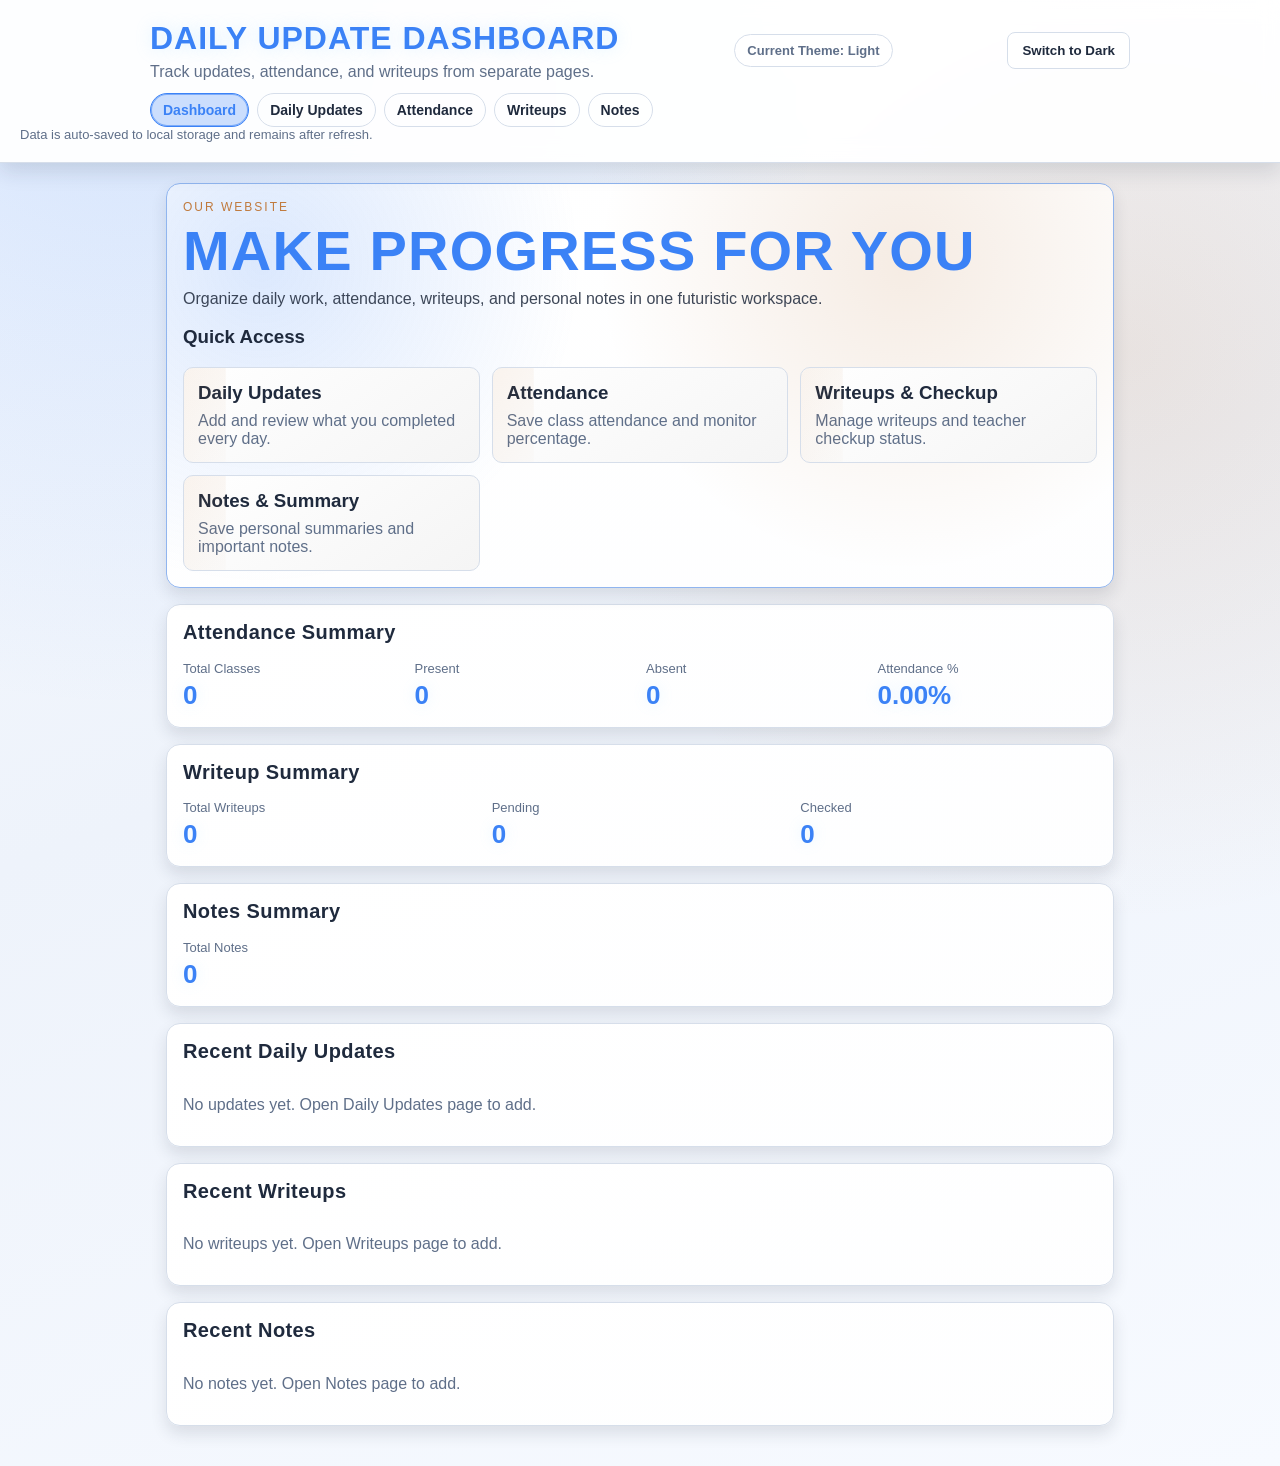
==== index.html @ a145c3b4 "Add ThridWebsite files" ====
<!doctype html>
<html lang="en">
  <head>
    <meta charset="UTF-8" />
    <meta name="viewport" content="width=device-width, initial-scale=1.0" />
    <title>Daily Update Dashboard</title>
    <link rel="stylesheet" href="styles.css" />
  </head>
  <body data-page="dashboard">
    <header class="topbar">
      <div class="topbar-row">
        <div>
          <h1>Daily Update Dashboard</h1>
          <p>Track updates, attendance, and writeups from separate pages.</p>
        </div>
        <button id="themeToggle" class="btn secondary" type="button">
          Dark Mode
        </button>
      </div>
      <nav class="topnav">
        <a class="nav-link active" href="index.html">Dashboard</a>
        <a class="nav-link" href="updates.html">Daily Updates</a>
        <a class="nav-link" href="attendance.html">Attendance</a>
        <a class="nav-link" href="writeups.html">Writeups</a>
        <a class="nav-link" href="notes.html">Notes</a>
      </nav>
      <p id="storageNotice" class="storage-notice" hidden></p>
    </header>

    <main class="container">
      <section class="card hero-card">
        <p class="hero-kicker">Our Website</p>
        <h2>MAKE PROGRESS FOR YOU</h2>
        <p class="hero-sub">
          Organize daily work, attendance, writeups, and personal notes in one
          futuristic workspace.
        </p>
        <h3>Quick Access</h3>
        <div class="quick-grid">
          <a class="quick-link" href="updates.html">
            <h3>Daily Updates</h3>
            <p>Add and review what you completed every day.</p>
          </a>
          <a class="quick-link" href="attendance.html">
            <h3>Attendance</h3>
            <p>Save class attendance and monitor percentage.</p>
          </a>
          <a class="quick-link" href="writeups.html">
            <h3>Writeups & Checkup</h3>
            <p>Manage writeups and teacher checkup status.</p>
          </a>
          <a class="quick-link" href="notes.html">
            <h3>Notes & Summary</h3>
            <p>Save personal summaries and important notes.</p>
          </a>
        </div>
      </section>

      <section class="card stats">
        <h2>Attendance Summary</h2>
        <div class="summary-grid">
          <div>
            <p class="label">Total Classes</p>
            <p id="totalClasses" class="value">0</p>
          </div>
          <div>
            <p class="label">Present</p>
            <p id="presentCount" class="value">0</p>
          </div>
          <div>
            <p class="label">Absent</p>
            <p id="absentCount" class="value">0</p>
          </div>
          <div>
            <p class="label">Attendance %</p>
            <p id="attendancePercent" class="value">0%</p>
          </div>
        </div>
      </section>

      <section class="card stats">
        <h2>Writeup Summary</h2>
        <div class="summary-grid">
          <div>
            <p class="label">Total Writeups</p>
            <p id="totalWriteups" class="value">0</p>
          </div>
          <div>
            <p class="label">Pending</p>
            <p id="pendingWriteups" class="value">0</p>
          </div>
          <div>
            <p class="label">Checked</p>
            <p id="checkedWriteups" class="value">0</p>
          </div>
        </div>
      </section>

      <section class="card stats">
        <h2>Notes Summary</h2>
        <div class="summary-grid">
          <div>
            <p class="label">Total Notes</p>
            <p id="totalNotes" class="value">0</p>
          </div>
        </div>
      </section>

      <section class="card">
        <h2>Recent Daily Updates</h2>
        <div id="dashboardUpdates" class="list"></div>
      </section>

      <section class="card">
        <h2>Recent Writeups</h2>
        <div id="dashboardWriteups" class="list"></div>
      </section>

      <section class="card">
        <h2>Recent Notes</h2>
        <div id="dashboardNotes" class="list"></div>
      </section>
    </main>

    <div id="toast" class="toast" aria-live="polite"></div>
    <script src="script.js"></script>
  </body>
</html>
---- styles.css ----
:root {
  --bg: #eef3fb;
  --card: #ffffff;
  --text: #1f2a3d;
  --muted: #5f6f89;
  --primary: #3b82f6;
  --primary-strong: #2563eb;
  --danger: #e11d48;
  --border: #d6deea;
  --ok: #0f9f6e;
  --shadow-neon: 0 0 16px rgba(59, 130, 246, 0.16);
  --accent-soft: #c07a3d;
  --bg-grad-1: rgba(59, 130, 246, 0.18);
  --bg-grad-2: rgba(192, 122, 61, 0.14);
  --bg-grad-main: linear-gradient(
    160deg,
    #f7faff 0%,
    #eef3fb 45%,
    #f7faff 100%
  );
  --shadow-soft: 0 8px 16px rgba(31, 42, 61, 0.12);
  --shadow-strong: 0 10px 22px rgba(31, 42, 61, 0.18);
  --topbar-shadow: 0 8px 20px rgba(31, 42, 61, 0.14);
  --toast-bg: color-mix(in srgb, var(--card) 90%, #dbe5f3 10%);
}

body.dark {
  --bg: #090d14;
  --card: #0f1622;
  --text: #f3f7ff;
  --muted: #b1c0da;
  --primary: #9fd7ff;
  --primary-strong: #7ec3f2;
  --danger: #ff7aa0;
  --border: #253144;
  --ok: #77e5ba;
  --shadow-neon: 0 0 24px rgba(159, 215, 255, 0.26);
  --accent-soft: #dfb995;
  --bg-grad-1: rgba(138, 208, 255, 0.2);
  --bg-grad-2: rgba(214, 176, 138, 0.16);
  --bg-grad-main: linear-gradient(
    160deg,
    #0a1019 0%,
    #111829 45%,
    #0a111d 100%
  );
  --shadow-soft: 0 8px 16px rgba(0, 0, 0, 0.25);
  --shadow-strong: 0 10px 22px rgba(0, 0, 0, 0.42);
  --topbar-shadow: 0 10px 26px rgba(0, 0, 0, 0.32);
  --toast-bg: color-mix(in srgb, var(--card) 75%, #000 25%);
}

* {
  box-sizing: border-box;
}

body {
  margin: 0;
  font-family: "Segoe UI", Arial, sans-serif;
  background:
    radial-gradient(circle at 10% 0%, var(--bg-grad-1), transparent 38%),
    radial-gradient(circle at 88% 24%, var(--bg-grad-2), transparent 36%),
    var(--bg-grad-main), var(--bg);
  color: var(--text);
  transition:
    background-color 0.3s ease,
    color 0.3s ease,
    filter 0.3s ease;
  min-height: 100vh;
}

.topbar {
  background: color-mix(in srgb, var(--card) 94%, transparent);
  border-bottom: 1px solid var(--border);
  padding: 20px;
  position: sticky;
  top: 0;
  z-index: 20;
  backdrop-filter: blur(10px);
  box-shadow: var(--topbar-shadow);
}

.topbar-row {
  max-width: 980px;
  margin: 0 auto;
  display: flex;
  justify-content: space-between;
  align-items: center;
  gap: 14px;
}

.theme-current {
  font-size: 13px;
  font-weight: 600;
  color: var(--muted);
  border: 1px solid var(--border);
  border-radius: 999px;
  padding: 8px 12px;
  background: color-mix(in srgb, var(--card) 92%, transparent);
}

.topbar h1 {
  margin: 0 0 6px;
  letter-spacing: 1px;
  text-transform: uppercase;
  color: var(--primary);
  text-shadow: 0 0 16px rgba(138, 208, 255, 0.28);
}

.topbar p {
  margin: 0;
  color: var(--muted);
}

.topnav {
  max-width: 980px;
  margin: 12px auto 0;
  display: flex;
  flex-wrap: wrap;
  gap: 8px;
}

.nav-link {
  text-decoration: none;
  border: 1px solid var(--border);
  color: var(--text);
  padding: 8px 12px;
  border-radius: 999px;
  font-weight: 600;
  font-size: 14px;
  transition:
    transform 0.18s ease,
    background-color 0.2s ease,
    border-color 0.2s ease,
    color 0.2s ease,
    box-shadow 0.2s ease;
}

.nav-link:hover {
  transform: translateY(-2px);
  border-color: color-mix(in srgb, var(--primary) 72%, var(--border));
  background: color-mix(in srgb, var(--primary) 14%, transparent);
  box-shadow: var(--shadow-soft);
}

.nav-link.active {
  background: color-mix(in srgb, var(--primary) 26%, transparent);
  color: var(--primary);
  border-color: var(--primary);
  box-shadow: inset 0 0 0 1px
    color-mix(in srgb, var(--primary) 55%, transparent);
}

.storage-notice {
  max-width: 980px;
  margin: 10px auto 0;
  color: var(--ok);
  font-size: 13px;
}

.container {
  max-width: 980px;
  margin: 20px auto;
  padding: 0 16px 20px;
  display: grid;
  gap: 16px;
  animation: fadeInUp 0.35s ease;
}

.quick-grid {
  display: grid;
  grid-template-columns: repeat(auto-fit, minmax(220px, 1fr));
  gap: 12px;
}

.quick-link {
  text-decoration: none;
  border: 1px solid var(--border);
  border-radius: 10px;
  padding: 14px;
  color: var(--text);
  background: linear-gradient(
    145deg,
    color-mix(in srgb, var(--card) 86%, #fff 14%),
    color-mix(in srgb, var(--card) 96%, #000 4%)
  );
  position: relative;
  overflow: hidden;
  transition:
    transform 0.2s ease,
    border-color 0.2s ease,
    box-shadow 0.25s ease;
}

.quick-link::before {
  content: "";
  position: absolute;
  inset: -40%;
  background: linear-gradient(
    120deg,
    transparent,
    color-mix(in srgb, var(--accent-soft) 24%, transparent),
    transparent
  );
  transform: translateX(-70%);
  transition: transform 0.45s ease;
}

.quick-link:hover {
  transform: translateY(-4px);
  border-color: color-mix(in srgb, var(--primary) 50%, var(--border));
  box-shadow:
    var(--shadow-soft),
    0 0 0 1px color-mix(in srgb, var(--primary) 20%, transparent);
}

.quick-link:hover::before {
  transform: translateX(70%);
}

.quick-link h3 {
  margin: 0 0 8px;
}

.quick-link p {
  margin: 0;
  color: var(--muted);
}

.card {
  background: linear-gradient(
    160deg,
    color-mix(in srgb, var(--card) 96%, #fff 4%),
    color-mix(in srgb, var(--card) 92%, #eef3fb 8%)
  );
  border: 1px solid var(--border);
  border-radius: 14px;
  padding: 16px;
  box-shadow: var(--shadow-soft);
  transition:
    transform 0.2s ease,
    border-color 0.2s ease,
    box-shadow 0.2s ease;
}

.card:hover {
  transform: translateY(-2px);
  border-color: color-mix(in srgb, var(--primary) 62%, var(--border));
  box-shadow:
    var(--shadow-strong),
    0 0 0 1px color-mix(in srgb, var(--primary) 18%, transparent);
}

h2 {
  margin-top: 0;
  font-size: 20px;
  letter-spacing: 0.4px;
}

.form-grid {
  display: grid;
  gap: 12px;
  grid-template-columns: repeat(auto-fit, minmax(220px, 1fr));
}

.field {
  display: flex;
  flex-direction: column;
  gap: 6px;
}

.field-full {
  grid-column: 1 / -1;
}

input,
textarea,
select {
  background: color-mix(in srgb, var(--card) 94%, #eef3fb 6%);
  color: var(--text);
  border: 1px solid var(--border);
  border-radius: 8px;
  padding: 10px;
  font-size: 14px;
  transition:
    border-color 0.2s ease,
    box-shadow 0.2s ease,
    transform 0.12s ease;
}

input:focus,
textarea:focus,
select:focus {
  border-color: var(--primary);
  outline: 2px solid rgba(138, 208, 255, 0.24);
  box-shadow: 0 0 0 4px color-mix(in srgb, var(--primary) 15%, transparent);
  transform: translateY(-1px);
}

input::placeholder,
textarea::placeholder {
  color: color-mix(in srgb, var(--muted) 84%, transparent);
}

.btn {
  width: fit-content;
  background: linear-gradient(135deg, var(--primary), var(--primary-strong));
  color: #ffffff;
  border: none;
  border-radius: 8px;
  padding: 10px 14px;
  cursor: pointer;
  font-weight: 600;
  transition:
    transform 0.16s ease,
    background-color 0.2s ease,
    box-shadow 0.2s ease;
}

.btn:hover {
  background: linear-gradient(135deg, var(--primary-strong), var(--primary));
  transform: translateY(-1px);
  box-shadow: var(--shadow-soft);
}

.btn:active {
  transform: translateY(0);
}

.btn.secondary {
  background: color-mix(in srgb, var(--card) 70%, transparent);
  color: var(--text);
  border: 1px solid var(--border);
}

.btn.danger {
  background: linear-gradient(
    135deg,
    var(--danger),
    color-mix(in srgb, var(--danger) 75%, #fff 25%)
  );
  color: #fff;
}

.section-head {
  display: flex;
  justify-content: space-between;
  align-items: center;
  gap: 12px;
}

.toolbar {
  margin: 8px 0 12px;
}

.row-toolbar {
  display: grid;
  grid-template-columns: 1fr auto;
  gap: 10px;
}

.toolbar-end {
  display: flex;
  justify-content: flex-end;
  align-items: center;
  gap: 8px;
  margin-top: 10px;
}

.list {
  display: grid;
  gap: 10px;
}

.item {
  border: 1px solid var(--border);
  border-radius: 10px;
  padding: 10px;
  transition:
    transform 0.16s ease,
    border-color 0.16s ease,
    background-color 0.2s ease;
}

.item.compact {
  padding: 10px 12px;
}

.item:hover {
  transform: translateY(-2px);
  border-color: var(--primary);
  background: color-mix(in srgb, var(--primary) 9%, var(--card));
  box-shadow: inset 0 0 0 1px
    color-mix(in srgb, var(--primary) 20%, transparent);
}

.item-head {
  display: flex;
  justify-content: space-between;
  gap: 8px;
  margin-bottom: 6px;
}

.item-title {
  font-weight: 700;
}

.item-date {
  color: var(--muted);
  font-size: 13px;
}

.item-note {
  margin: 0;
  color: color-mix(in srgb, var(--text) 88%, transparent);
}

body.dark .item-note {
  color: color-mix(in srgb, var(--text) 90%, transparent);
}

.item-actions {
  margin-top: 10px;
  display: flex;
  justify-content: flex-end;
  gap: 8px;
}

.item-meta {
  display: grid;
  gap: 6px;
  margin-top: 8px;
  font-size: 13px;
  color: var(--muted);
}

.status-badge {
  display: inline-block;
  padding: 3px 8px;
  border-radius: 999px;
  font-size: 12px;
  font-weight: 700;
  letter-spacing: 0.4px;
  width: fit-content;
}

.status-badge.pending {
  background: color-mix(in srgb, var(--danger) 14%, transparent);
  color: var(--danger);
}

.status-badge.checked {
  background: color-mix(in srgb, var(--ok) 14%, transparent);
  color: var(--ok);
}

.action-btn.secondary {
  background: color-mix(in srgb, var(--primary) 12%, transparent);
  border: 1px solid var(--primary);
  color: var(--primary);
}

.empty {
  color: var(--muted);
}

.stats .summary-grid {
  display: grid;
  grid-template-columns: repeat(auto-fit, minmax(140px, 1fr));
  gap: 12px;
}

.label {
  margin: 0;
  color: var(--muted);
  font-size: 13px;
}

.value {
  margin: 4px 0 0;
  font-size: 26px;
  font-weight: 700;
  color: var(--primary);
  text-shadow: 0 0 14px rgba(138, 208, 255, 0.22);
}

.table-wrap {
  overflow-x: auto;
}

table {
  width: 100%;
  border-collapse: collapse;
  border-radius: 12px;
  overflow: hidden;
}

th,
td {
  border-bottom: 1px solid var(--border);
  text-align: left;
  padding: 10px 8px;
}

thead th {
  background: color-mix(in srgb, var(--primary) 16%, var(--card));
  color: color-mix(in srgb, var(--text) 95%, transparent);
}

tbody tr {
  transition: background-color 0.18s ease;
}

tbody tr:hover {
  background: color-mix(in srgb, var(--primary) 7%, transparent);
}

.status-present {
  color: var(--ok);
  font-weight: 700;
}

.status-absent {
  color: var(--danger);
  font-weight: 700;
}

.action-btn {
  background: color-mix(in srgb, var(--danger) 14%, transparent);
  border: 1px solid var(--danger);
  color: var(--danger);
  padding: 6px 10px;
  border-radius: 6px;
  cursor: pointer;
  transition:
    transform 0.16s ease,
    background-color 0.2s ease;
}

.action-btn:hover {
  transform: translateY(-1px);
  background: color-mix(in srgb, var(--danger) 24%, transparent);
}

.toast {
  position: fixed;
  right: 16px;
  bottom: 16px;
  background: var(--toast-bg);
  color: var(--text);
  padding: 10px 14px;
  border-radius: 8px;
  font-size: 14px;
  opacity: 0;
  pointer-events: none;
  transform: translateY(10px);
  transition:
    opacity 0.22s ease,
    transform 0.22s ease;
  border: 1px solid var(--border);
  box-shadow: var(--shadow-soft);
}

.hero-card {
  position: relative;
  overflow: hidden;
  border-color: color-mix(in srgb, var(--primary) 45%, var(--border));
}

.hero-card::before {
  content: "";
  position: absolute;
  inset: 0;
  background:
    radial-gradient(circle at 10% 20%, var(--bg-grad-1), transparent 35%),
    radial-gradient(circle at 78% 20%, var(--bg-grad-2), transparent 38%);
  pointer-events: none;
}

.hero-kicker {
  margin: 0 0 10px;
  text-transform: uppercase;
  letter-spacing: 2px;
  font-size: 12px;
  color: var(--accent-soft);
}

.hero-card h2 {
  margin: 0;
  font-size: clamp(30px, 6vw, 56px);
  line-height: 0.96;
  letter-spacing: 1.2px;
  color: var(--primary);
}

.hero-sub {
  margin: 12px 0 14px;
  max-width: 650px;
  color: color-mix(in srgb, var(--text) 86%, transparent);
}

.hero-card > * {
  position: relative;
  z-index: 1;
}

.toast.show {
  opacity: 1;
  transform: translateY(0);
}

@keyframes fadeInUp {
  from {
    opacity: 0;
    transform: translateY(8px);
  }
  to {
    opacity: 1;
    transform: translateY(0);
  }
}

@media (max-width: 680px) {
  .topbar-row {
    flex-direction: column;
    align-items: flex-start;
  }

  .theme-current {
    order: 2;
  }

  .topnav {
    gap: 6px;
  }

  .nav-link {
    font-size: 13px;
  }

  .row-toolbar {
    grid-template-columns: 1fr;
  }
}
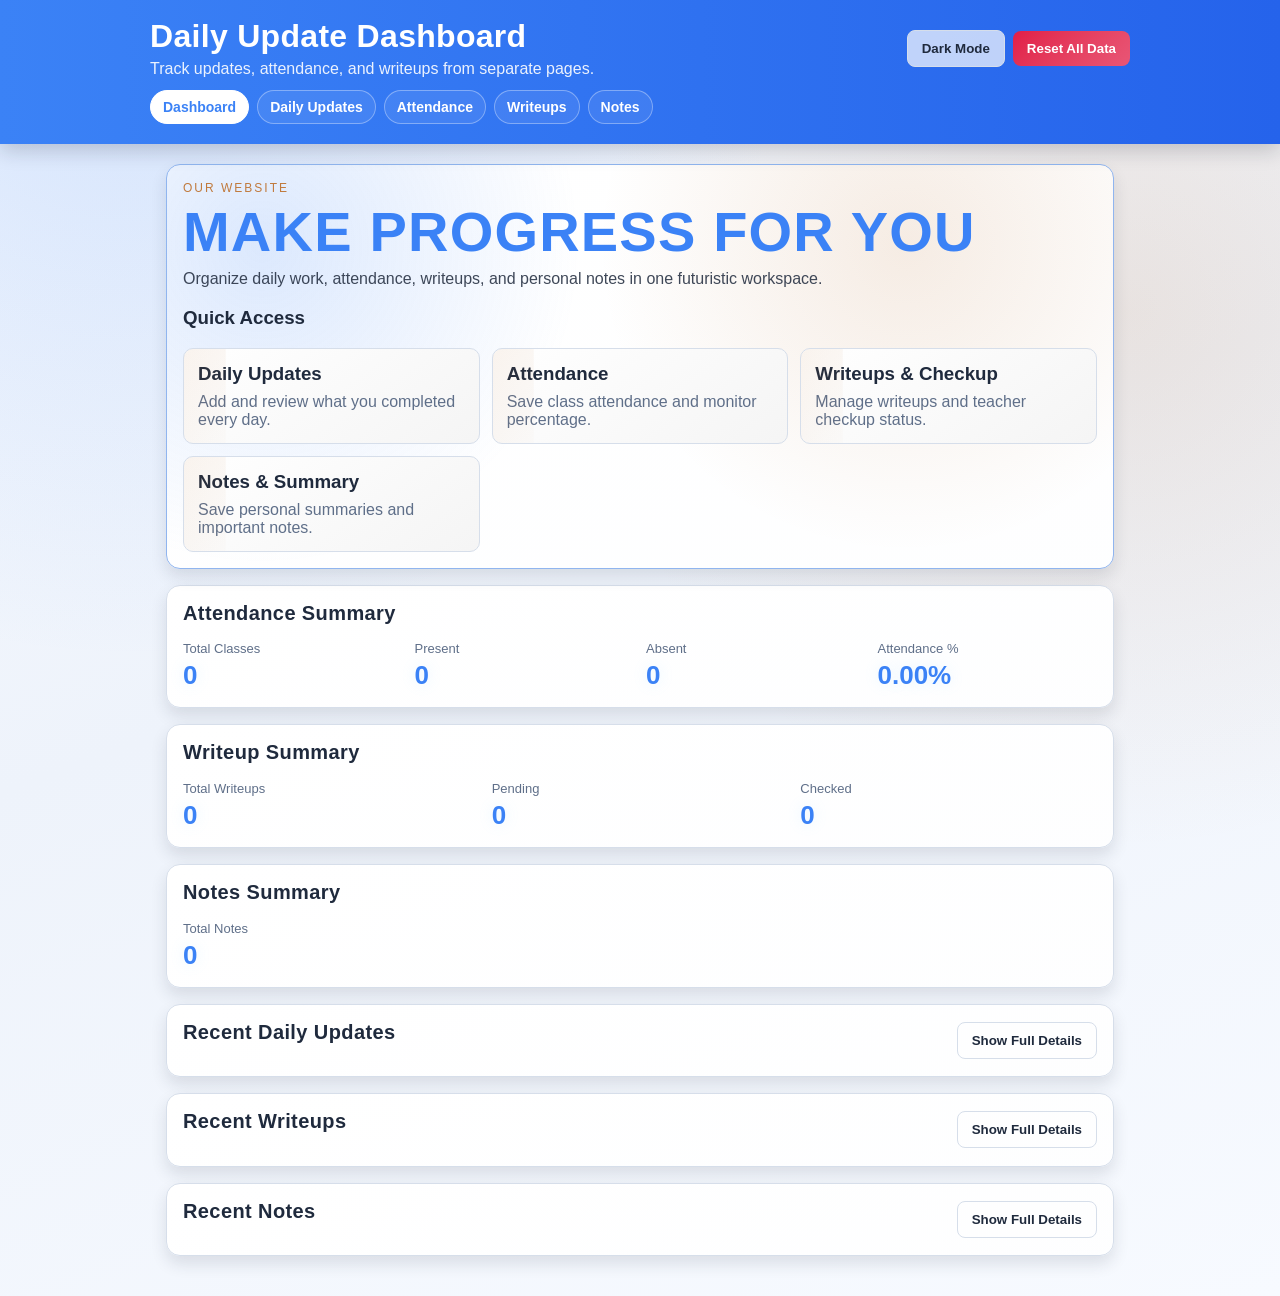
==== commit 3fab82f9: "Change show more option" ====
--- a/index.html
+++ b/index.html
@@ -107,18 +107,54 @@
       </section>
 
       <section class="card">
-        <h2>Recent Daily Updates</h2>
-        <div id="dashboardUpdates" class="list"></div>
+        <div class="section-head">
+          <h2>Recent Daily Updates</h2>
+          <button
+            id="toggleDashboardUpdates"
+            class="btn secondary"
+            type="button"
+            aria-expanded="false"
+          >
+            Show Full Details
+          </button>
+        </div>
+        <div id="dashboardUpdatesContent" hidden>
+          <div id="dashboardUpdates" class="list"></div>
+        </div>
       </section>
 
       <section class="card">
-        <h2>Recent Writeups</h2>
-        <div id="dashboardWriteups" class="list"></div>
+        <div class="section-head">
+          <h2>Recent Writeups</h2>
+          <button
+            id="toggleDashboardWriteups"
+            class="btn secondary"
+            type="button"
+            aria-expanded="false"
+          >
+            Show Full Details
+          </button>
+        </div>
+        <div id="dashboardWriteupsContent" hidden>
+          <div id="dashboardWriteups" class="list"></div>
+        </div>
       </section>
 
       <section class="card">
-        <h2>Recent Notes</h2>
-        <div id="dashboardNotes" class="list"></div>
+        <div class="section-head">
+          <h2>Recent Notes</h2>
+          <button
+            id="toggleDashboardNotes"
+            class="btn secondary"
+            type="button"
+            aria-expanded="false"
+          >
+            Show Full Details
+          </button>
+        </div>
+        <div id="dashboardNotesContent" hidden>
+          <div id="dashboardNotes" class="list"></div>
+        </div>
       </section>
     </main>
 
--- a/styles.css
+++ b/styles.css
@@ -70,14 +70,13 @@
 }
 
 .topbar {
-  background: color-mix(in srgb, var(--card) 94%, transparent);
-  border-bottom: 1px solid var(--border);
+  background: linear-gradient(90deg, var(--primary), var(--primary-strong));
+  border-bottom: none;
   padding: 20px;
   position: sticky;
   top: 0;
   z-index: 20;
-  backdrop-filter: blur(10px);
-  box-shadow: var(--topbar-shadow);
+  box-shadow: 0 6px 20px rgba(15, 23, 42, 0.2);
 }
 
 .topbar-row {
@@ -87,6 +86,18 @@
   justify-content: space-between;
   align-items: center;
   gap: 14px;
+}
+
+.topbar-actions {
+  display: flex;
+  align-items: center;
+  justify-content: flex-end;
+  gap: 8px;
+  flex-wrap: wrap;
+}
+
+.reset-btn {
+  white-space: nowrap;
 }
 
 .theme-current {
@@ -101,15 +112,16 @@
 
 .topbar h1 {
   margin: 0 0 6px;
-  letter-spacing: 1px;
-  text-transform: uppercase;
-  color: var(--primary);
-  text-shadow: 0 0 16px rgba(138, 208, 255, 0.28);
+  letter-spacing: 0.3px;
+  text-transform: none;
+  color: #ffffff;
+  font-weight: 800;
+  line-height: 1.05;
 }
 
 .topbar p {
   margin: 0;
-  color: var(--muted);
+  color: rgba(255, 255, 255, 0.9);
 }
 
 .topnav {
@@ -122,8 +134,9 @@
 
 .nav-link {
   text-decoration: none;
-  border: 1px solid var(--border);
-  color: var(--text);
+  border: 1px solid rgba(255, 255, 255, 0.34);
+  color: #ffffff;
+  background: rgba(255, 255, 255, 0.08);
   padding: 8px 12px;
   border-radius: 999px;
   font-weight: 600;
@@ -137,18 +150,17 @@
 }
 
 .nav-link:hover {
-  transform: translateY(-2px);
-  border-color: color-mix(in srgb, var(--primary) 72%, var(--border));
-  background: color-mix(in srgb, var(--primary) 14%, transparent);
-  box-shadow: var(--shadow-soft);
+  transform: translateY(-1px);
+  border-color: rgba(255, 255, 255, 0.56);
+  background: rgba(255, 255, 255, 0.2);
+  box-shadow: none;
 }
 
 .nav-link.active {
-  background: color-mix(in srgb, var(--primary) 26%, transparent);
+  background: #ffffff;
   color: var(--primary);
-  border-color: var(--primary);
-  box-shadow: inset 0 0 0 1px
-    color-mix(in srgb, var(--primary) 55%, transparent);
+  border-color: #ffffff;
+  box-shadow: none;
 }
 
 .storage-notice {
@@ -626,16 +638,40 @@
     align-items: flex-start;
   }
 
-  .theme-current {
-    order: 2;
+  .topbar-actions {
+    width: 100%;
+  }
+
+  .topbar-actions .btn {
+    flex: 1 1 140px;
+    min-height: 40px;
   }
 
   .topnav {
-    gap: 6px;
+    display: flex;
+    flex-wrap: nowrap;
+    overflow-x: auto;
+    -webkit-overflow-scrolling: touch;
+    scrollbar-width: none;
+    gap: 8px;
+    margin: 10px auto 0;
+    padding-bottom: 6px;
+  }
+
+  .topnav::-webkit-scrollbar {
+    display: none;
   }
 
   .nav-link {
-    font-size: 13px;
+    font-size: 12px;
+    text-align: center;
+    padding: 8px 12px;
+    border-radius: 12px;
+    min-height: 38px;
+    flex: 0 0 auto;
+    display: flex;
+    align-items: center;
+    justify-content: center;
   }
 
   .row-toolbar {
